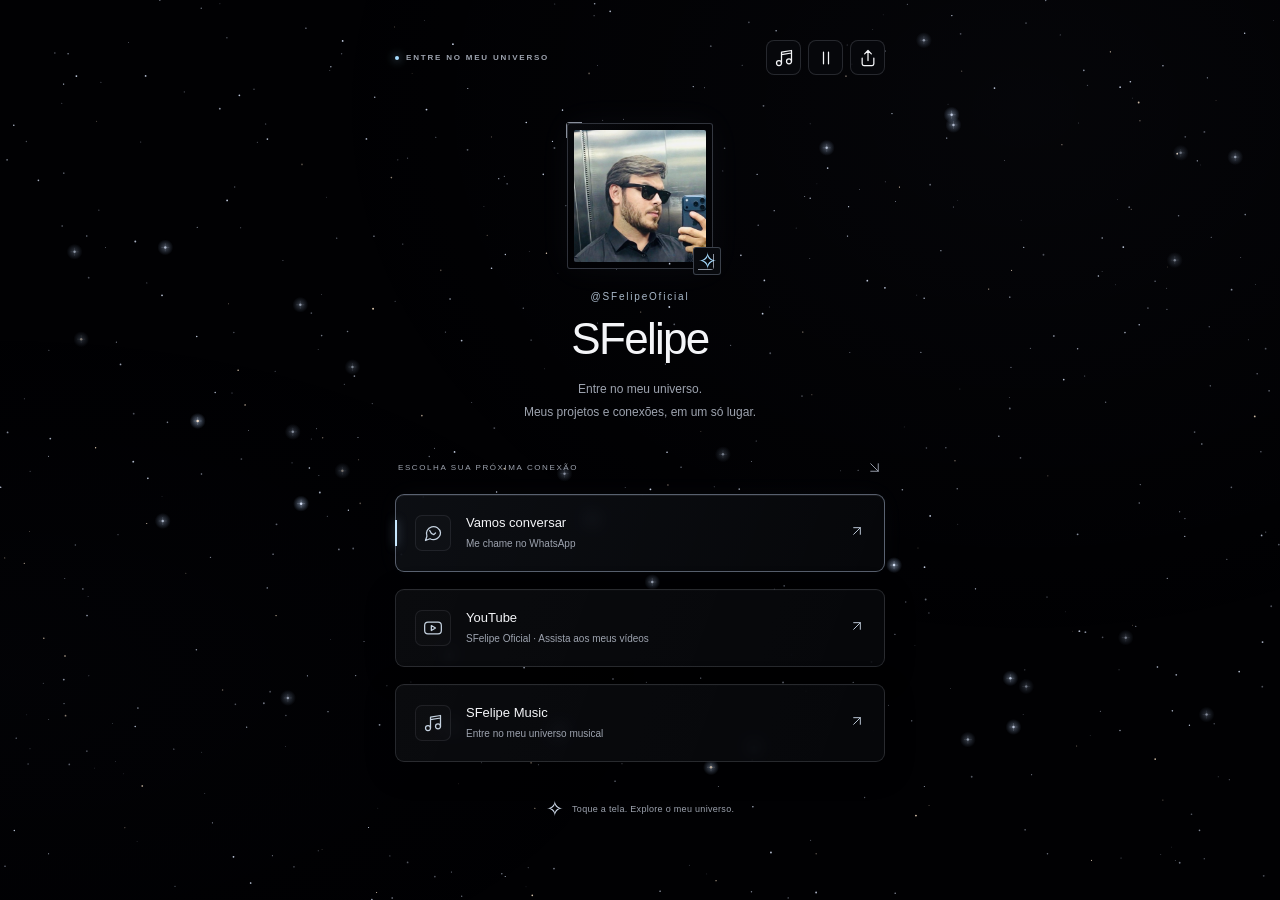
==== index.html @ c78a3fbc "Publica página SFelipe com estrelas, foto quadrada, música e links" ====
<!doctype html>
<html lang="pt-BR">
<head>
  <meta charset="UTF-8">
  <meta name="viewport" content="width=device-width, initial-scale=1">
  <meta name="theme-color" content="#010103">
  <meta name="description" content="Entre no universo de SFelipe. Acesse minhas músicas e fale comigo pelo WhatsApp.">
  <title>SFelipe · Meus links</title>
  <link rel="icon" href="icon.svg" type="image/svg+xml">
  <link rel="stylesheet" href="styles.css">
  <script src="config.js" defer></script>
  <script src="script.js" defer></script>
</head>
<body>
  <canvas id="stars" aria-hidden="true"></canvas>
  <div class="nebula" aria-hidden="true"></div>
  <div id="ripples" aria-hidden="true"></div>
  <a class="skip" href="#links">Ir para os links</a>
  <main class="page">
    <div class="toolbar">
      <span class="eyebrow"><span class="status-dot" aria-hidden="true"></span> ENTRE NO MEU UNIVERSO</span>
      <div class="tools">
        <button class="icon-button" id="music" aria-label="Ativar música" title="Ativar música" hidden></button>
        <button class="icon-button" id="effects" aria-label="Pausar animações" title="Pausar animações"></button>
        <button class="icon-button" id="share" aria-label="Compartilhar esta página" title="Compartilhar"></button>
      </div>
    </div>
    <header class="profile">
      <div class="avatar-wrap"><div id="avatar" class="avatar" aria-hidden="true"></div><span class="sparkle" aria-hidden="true">✧</span></div>
      <p id="handle" class="handle"></p>
      <h1 id="name">SFelipe</h1>
      <p id="description" class="description"></p>
    </header>
    <div class="section-label"><span>ESCOLHA SUA PRÓXIMA CONEXÃO</span><svg aria-hidden="true" viewBox="0 0 24 24"><path d="m6 6 12 12M6 18h12V6"/></svg></div>
    <nav id="links" class="links" aria-label="Meus links"></nav>
    <p id="demo" class="demo" hidden>Prévia do modelo · os destinos ainda não foram configurados.</p>
    <footer><span class="footer-mark" aria-hidden="true">✧</span><span>Toque a tela. Explore o meu universo.</span></footer>
    <noscript><p>Ative o JavaScript para ver os links desta página.</p></noscript>
  </main>
  <div id="toast" class="toast" role="status" aria-live="polite"></div>
</body>
</html>
---- styles.css ----
:root{color-scheme:dark;--bg:#010103;--text:#f4f5f8;--muted:#9da3af;--card:rgba(9,10,14,.76);--line:#e5edff24;--accent:#a6dcff;font-family:Inter,"Segoe UI",Arial,sans-serif}
*{box-sizing:border-box}body{margin:0;background:var(--bg);color:var(--text);min-height:100dvh;isolation:isolate}button,a{-webkit-tap-highlight-color:transparent;touch-action:manipulation}button{font:inherit;cursor:pointer}button:focus-visible,a:focus-visible{outline:2px solid var(--accent);outline-offset:5px}button:disabled{cursor:default}#stars,.nebula,#ripples{position:fixed;inset:0;width:100%;height:100%;pointer-events:none}#stars{z-index:-3}.nebula{z-index:-2;background:radial-gradient(ellipse at 80% 12%,#bacbff07,transparent 50%),radial-gradient(ellipse at 0 75%,#92a8e904,transparent 40%)}#ripples{z-index:5;overflow:hidden}
.page{width:min(100% - 40px,490px);margin:auto;padding:30px 0 28px}.toolbar{display:flex;justify-content:space-between;align-items:center;gap:12px}.eyebrow{display:flex;align-items:center;gap:7px;font-size:8px;font-weight:600;letter-spacing:1.8px;color:var(--muted)}.status-dot{display:inline-block;width:4px;height:4px;flex:0 0 4px;border-radius:50%;background:var(--accent);box-shadow:0 0 10px var(--accent)}.tools{display:flex;gap:7px}.icon-button{width:35px;height:35px;border:1px solid var(--line);border-radius:8px;background:var(--card);color:var(--text);display:grid;place-items:center;backdrop-filter:blur(8px)}.icon-button:hover{border-color:#cddfff80}svg{width:20px;height:20px;fill:none;stroke:currentColor;stroke-width:1.5;stroke-linecap:round;stroke-linejoin:round}
.profile{text-align:center;padding:48px 10px 35px}.avatar-wrap{position:relative;width:132px;margin:0 auto 29px}.avatar-wrap::before{content:"";position:absolute;inset:-7px;border:1px solid #d1ddf838;border-radius:3px;background:linear-gradient(135deg,#c0daff0a,transparent 40%);box-shadow:0 0 35px #b1d4ff0b}.avatar-wrap::after{content:"";position:absolute;inset:-8px;border:1px solid #e3edff99;border-radius:3px;clip-path:polygon(0 0,16px 0,16px 1px,1px 1px,1px 16px,0 16px,0 0,100% 100%,calc(100% - 16px) 100%,calc(100% - 16px) calc(100% - 1px),calc(100% - 1px) calc(100% - 1px),calc(100% - 1px) calc(100% - 16px),100% calc(100% - 16px),100% 100%)}.avatar{width:132px;height:132px;border-radius:2px;background:#13151b;color:#e1eaff;display:grid;place-items:center;font-size:32px;font-weight:500;letter-spacing:-1px;overflow:hidden}.avatar img{width:100%;height:100%;object-fit:cover;object-position:50% 28%;transform:scale(1.8);transform-origin:28% 45%}.sparkle{position:absolute;right:-15px;bottom:-13px;color:var(--accent);background:#080a0e;border:1px solid #d2e4ff40;border-radius:3px;width:28px;height:28px;font-size:23px;display:grid;place-items:center}.handle{font-size:10px;color:#a9b9ca;letter-spacing:1.8px;margin:0 0 12px}h1{font-size:clamp(34px,7vw,44px);font-weight:500;letter-spacing:-1.7px;margin:0 0 14px;overflow-wrap:anywhere}.description{font-size:12px;line-height:1.95;color:var(--muted);white-space:pre-line;margin:0;overflow-wrap:anywhere}
.section-label{display:flex;align-items:center;justify-content:space-between;font-size:8px;letter-spacing:1.6px;font-weight:500;color:var(--muted);padding:0 3px;margin:0 0 19px}.section-label svg{width:15px;height:15px}.links{display:grid;gap:17px}.link{position:relative;width:100%;min-height:78px;display:flex;align-items:center;gap:15px;padding:16px 19px;border:1px solid var(--line);border-radius:9px;background:linear-gradient(110deg,#ffffff04,transparent),var(--card);color:var(--text);text-decoration:none;text-align:left;backdrop-filter:blur(8px);box-shadow:0 8px 30px #00000050,inset 0 1px #ffffff03;transition:border-color .2s,box-shadow .2s;animation:float 7s ease-in-out infinite}.link:nth-child(2n){animation-delay:-2.3s}.link:nth-child(3n){animation-delay:-4.6s}.link:hover{border-color:#c2d8ff99;box-shadow:0 0 25px #b3d3ff0e,inset 0 0 18px #c4e0ff04;animation-play-state:paused}.link.featured{border-color:#d0e2ff66;background:linear-gradient(110deg,#b2d5ff09,transparent),var(--card);box-shadow:0 0 26px #b1d8ff08,inset 0 1px #e7f0ff13}.link.featured::before{content:"";position:absolute;left:-1px;top:25px;bottom:25px;width:2px;background:#c8e8ff;box-shadow:0 0 10px #baddff80}.link-icon{width:36px;height:36px;flex:0 0 36px;border:1px solid #e2e8ff15;border-radius:7px;background:#d7e5ff04;color:#c5d2e0;display:grid;place-items:center}.link-copy{flex:1;min-width:0}.link-title{display:block;font-size:13px;font-weight:500;line-height:1.4;overflow-wrap:anywhere}.link-subtitle{display:block;font-size:10px;line-height:1.7;color:var(--muted);margin-top:3px;overflow-wrap:anywhere}.arrow{color:#b7c2d1}.arrow svg{width:16px;height:16px}.link:disabled{opacity:.72}.link:disabled:hover{border-color:var(--line);box-shadow:none}
.demo{font-size:10px;line-height:1.7;color:var(--muted);text-align:center;padding:12px 15px;border:1px dashed var(--line);border-radius:7px;margin:27px 0 0}footer{display:flex;gap:8px;align-items:center;justify-content:center;color:var(--muted);font-size:9px;letter-spacing:.3px;padding-top:35px}.footer-mark{font-size:21px;color:#d3dff0}.toast{z-index:6;position:fixed;bottom:24px;left:50%;transform:translate(-50%,20px);max-width:calc(100% - 32px);width:max-content;border:1px solid var(--line);border-radius:8px;background:#e7edf5;color:#080a10;padding:13px 19px;font-size:13px;opacity:0;transition:.2s;pointer-events:none}.toast.visible{opacity:1;transform:translate(-50%,0)}.skip{position:fixed;left:16px;top:-80px;background:var(--card);color:var(--text);padding:12px;z-index:6}.skip:focus{top:12px}[hidden]{display:none!important}
.ripple{position:absolute;width:32px;height:32px;margin:-16px;border-radius:50%;border:1px solid #c7e7ff99;box-shadow:0 0 8px #7bdcff19,inset 0 0 8px #7bdcff19;animation:water 1.6s cubic-bezier(.12,.5,.3,1) forwards}.ripple::before,.ripple::after{content:"";position:absolute;inset:5px;border:1px solid #d1e8ff66;border-radius:50%}.ripple::after{inset:-5px;border-color:#dae7ff44}@keyframes water{0%{transform:scale(.2);opacity:.9}100%{transform:scale(12);opacity:0}}@keyframes float{0%,100%{transform:translateY(0)}50%{transform:translateY(-4px)}}.effects-paused .link{animation-play-state:paused}.effects-paused .ripple{display:none}
@media(min-width:700px){.page{padding-top:40px}.profile{padding-top:55px}}@media(max-width:360px){.eyebrow{font-size:7px;letter-spacing:1px}.page{width:calc(100% - 30px)}.tools{gap:5px}.icon-button{width:32px;height:32px}}@media(prefers-reduced-motion:reduce){*,*::before,*::after{animation:none!important;transition:none!important;scroll-behavior:auto!important}.ripple{display:none}}
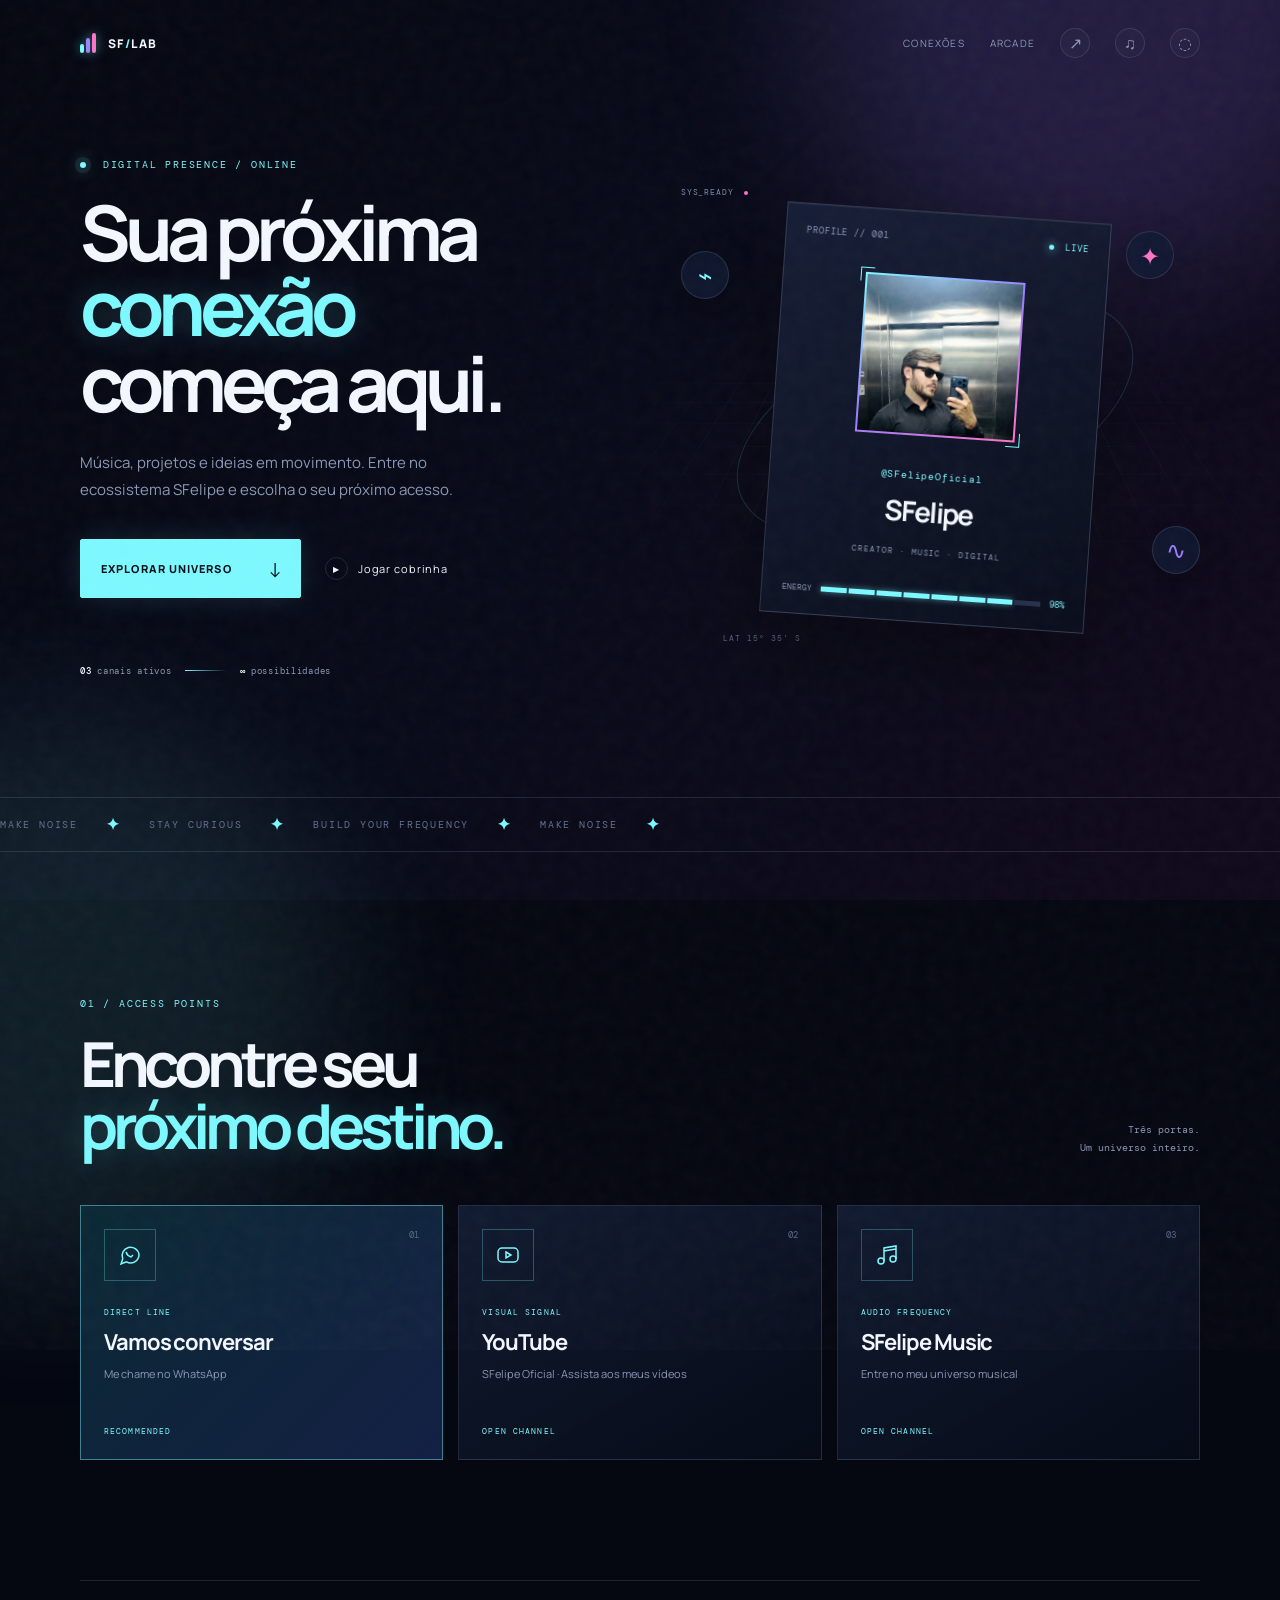
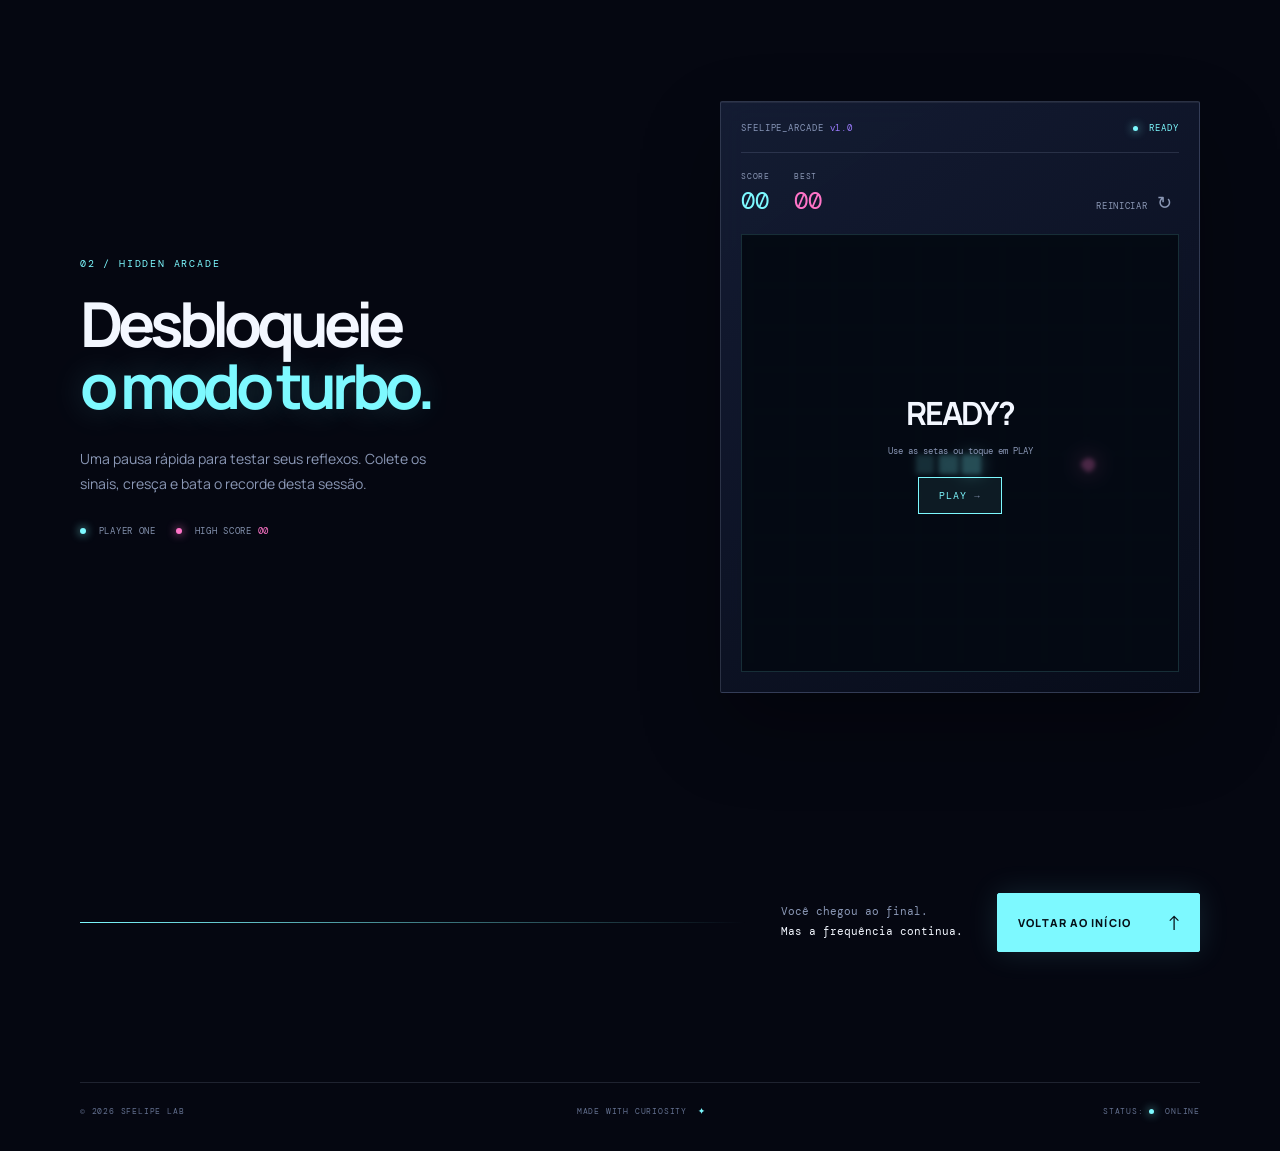
==== commit 2ec7d07a: "Redesign link page as interactive tech landing" ====
--- a/index.html
+++ b/index.html
@@ -3,40 +3,92 @@
 <head>
   <meta charset="UTF-8">
   <meta name="viewport" content="width=device-width, initial-scale=1">
-  <meta name="theme-color" content="#010103">
-  <meta name="description" content="Entre no universo de SFelipe. Acesse minhas músicas e fale comigo pelo WhatsApp.">
-  <title>SFelipe · Meus links</title>
+  <meta name="theme-color" content="#050711">
+  <meta name="description" content="SFelipe — conexões, música e projetos em uma experiência digital interativa.">
+  <title>SFelipe · Tech Landing</title>
   <link rel="icon" href="icon.svg" type="image/svg+xml">
+  <link rel="preconnect" href="https://fonts.googleapis.com">
+  <link rel="preconnect" href="https://fonts.gstatic.com" crossorigin>
+  <link href="https://fonts.googleapis.com/css2?family=DM+Mono:wght@400;500&family=Manrope:wght@400;500;600;700;800&display=swap" rel="stylesheet">
   <link rel="stylesheet" href="styles.css">
   <script src="config.js" defer></script>
   <script src="script.js" defer></script>
 </head>
 <body>
+  <div class="noise" aria-hidden="true"></div>
   <canvas id="stars" aria-hidden="true"></canvas>
-  <div class="nebula" aria-hidden="true"></div>
+  <div class="aurora aurora-one" aria-hidden="true"></div>
+  <div class="aurora aurora-two" aria-hidden="true"></div>
   <div id="ripples" aria-hidden="true"></div>
-  <a class="skip" href="#links">Ir para os links</a>
-  <main class="page">
-    <div class="toolbar">
-      <span class="eyebrow"><span class="status-dot" aria-hidden="true"></span> ENTRE NO MEU UNIVERSO</span>
-      <div class="tools">
-        <button class="icon-button" id="music" aria-label="Ativar música" title="Ativar música" hidden></button>
-        <button class="icon-button" id="effects" aria-label="Pausar animações" title="Pausar animações"></button>
-        <button class="icon-button" id="share" aria-label="Compartilhar esta página" title="Compartilhar"></button>
+
+  <a class="skip" href="#connections">Ir para as conexões</a>
+  <header class="site-header">
+    <a class="brand" href="#top" aria-label="Voltar ao início">
+      <span class="brand-mark" aria-hidden="true"><i></i><i></i><i></i></span>
+      <span>SF<span class="brand-accent">/</span>LAB</span>
+    </a>
+    <nav class="top-nav" aria-label="Navegação principal">
+      <a href="#connections">Conexões</a>
+      <a href="#snake-zone">Arcade</a>
+      <button class="mini-action" id="share" type="button" aria-label="Compartilhar esta página" title="Compartilhar">↗</button>
+      <button class="mini-action" id="effects" type="button" aria-label="Pausar animações" title="Pausar animações">◌</button>
+    </nav>
+  </header>
+
+  <main id="top">
+    <section class="hero shell" aria-labelledby="hero-title">
+      <div class="hero-copy">
+        <p class="kicker"><span class="pulse-dot" aria-hidden="true"></span> DIGITAL PRESENCE / ONLINE</p>
+        <h1 id="hero-title">Sua próxima<br><em>conexão</em> começa aqui.</h1>
+        <p class="hero-text">Música, projetos e ideias em movimento. Entre no ecossistema SFelipe e escolha o seu próximo acesso.</p>
+        <div class="hero-actions">
+          <a class="primary-cta magnetic" href="#connections"><span>Explorar universo</span><strong>↓</strong></a>
+          <a class="text-cta" href="#snake-zone"><span class="play-dot">▶</span> Jogar cobrinha</a>
+        </div>
+        <div class="signal-row" aria-label="Indicadores da experiência">
+          <span><b>03</b> canais ativos</span><span class="signal-line" aria-hidden="true"></span><span><b>∞</b> possibilidades</span>
+        </div>
       </div>
-    </div>
-    <header class="profile">
-      <div class="avatar-wrap"><div id="avatar" class="avatar" aria-hidden="true"></div><span class="sparkle" aria-hidden="true">✧</span></div>
-      <p id="handle" class="handle"></p>
-      <h1 id="name">SFelipe</h1>
-      <p id="description" class="description"></p>
-    </header>
-    <div class="section-label"><span>ESCOLHA SUA PRÓXIMA CONEXÃO</span><svg aria-hidden="true" viewBox="0 0 24 24"><path d="m6 6 12 12M6 18h12V6"/></svg></div>
-    <nav id="links" class="links" aria-label="Meus links"></nav>
-    <p id="demo" class="demo" hidden>Prévia do modelo · os destinos ainda não foram configurados.</p>
-    <footer><span class="footer-mark" aria-hidden="true">✧</span><span>Toque a tela. Explore o meu universo.</span></footer>
-    <noscript><p>Ative o JavaScript para ver os links desta página.</p></noscript>
+
+      <div class="hero-stage" aria-label="Painel visual interativo">
+        <div class="stage-grid" aria-hidden="true"></div>
+        <div class="orbit orbit-a" aria-hidden="true"></div>
+        <div class="orbit orbit-b" aria-hidden="true"></div>
+        <div class="hero-card glass-card magnetic" id="hero-card">
+          <div class="card-topline"><span>PROFILE // 001</span><span class="live"><i></i> LIVE</span></div>
+          <div class="avatar-frame"><div id="avatar" class="avatar">SF</div><span class="corner corner-tl"></span><span class="corner corner-br"></span></div>
+          <div class="profile-data"><span id="handle" class="handle">@SFelipeOficial</span><h2 id="name">SFelipe</h2><span class="role">CREATOR · MUSIC · DIGITAL</span></div>
+          <div class="card-meter"><span>ENERGY</span><span class="meter"><i></i><i></i><i></i><i></i><i></i><i></i><i></i><i></i></span><strong>98%</strong></div>
+        </div>
+        <button class="float-icon icon-chat" data-scroll="connections" aria-label="Abrir conexões">⌁</button>
+        <button class="float-icon icon-spark" data-scroll="snake-zone" aria-label="Abrir arcade">✦</button>
+        <button class="float-icon icon-wave" data-scroll="connections" aria-label="Abrir links musicais">∿</button>
+        <span class="data-chip chip-one">SYS_READY <i></i></span>
+        <span class="data-chip chip-two">LAT 15° 35' S</span>
+      </div>
+    </section>
+
+    <section class="marquee" aria-hidden="true"><div><span>MAKE NOISE</span><b>✦</b><span>STAY CURIOUS</span><b>✦</b><span>BUILD YOUR FREQUENCY</span><b>✦</b><span>MAKE NOISE</span><b>✦</b></div></section>
+
+    <section class="connections shell" id="connections" aria-labelledby="connections-title">
+      <div class="section-heading"><div><p class="eyebrow">01 / ACCESS POINTS</p><h2 id="connections-title">Encontre seu<br><em>próximo destino.</em></h2></div><p class="section-note">Três portas.<br>Um universo inteiro.</p></div>
+      <div id="links" class="link-grid" aria-label="Canais do SFelipe"></div>
+    </section>
+
+    <section class="snake-zone shell" id="snake-zone" aria-labelledby="snake-title">
+      <div class="arcade-intro"><p class="eyebrow">02 / HIDDEN ARCADE</p><h2 id="snake-title">Desbloqueie<br><em>o modo turbo.</em></h2><p>Uma pausa rápida para testar seus reflexos. Colete os sinais, cresça e bata o recorde desta sessão.</p><div class="arcade-meta"><span><i class="legend-dot cyan"></i> PLAYER ONE</span><span><i class="legend-dot pink"></i> HIGH SCORE <b id="best-score">00</b></span></div></div>
+      <div class="game-panel glass-card">
+        <div class="game-head"><span>SFELIPE_ARCADE <b>v1.0</b></span><span class="game-status"><i></i> READY</span></div>
+        <div class="scoreboard"><div><small>SCORE</small><strong id="score">00</strong></div><div><small>BEST</small><strong id="session-best">00</strong></div><button id="restart" type="button">REINICIAR <span>↻</span></button></div>
+        <div class="game-wrap"><canvas id="snake" width="360" height="360" aria-label="Jogo de cobrinha. Use as setas ou os botões direcionais."></canvas><div class="game-overlay" id="game-message"><strong>READY?</strong><span>Use as setas ou toque em PLAY</span><button id="play" type="button">PLAY <span>→</span></button></div></div>
+        <div class="game-controls" aria-label="Controles da cobrinha"><button data-direction="up" aria-label="Mover para cima">↑</button><div><button data-direction="left" aria-label="Mover para a esquerda">←</button><button data-direction="down" aria-label="Mover para baixo">↓</button><button data-direction="right" aria-label="Mover para a direita">→</button></div></div>
+      </div>
+    </section>
+
+    <section class="closing shell"><div class="closing-line"></div><p>Você chegou ao final.<br><strong>Mas a frequência continua.</strong></p><a class="primary-cta magnetic" href="#connections"><span>Voltar ao início</span><strong>↑</strong></a></section>
   </main>
+
+  <footer class="site-footer shell"><span>© <span id="year"></span> SFELIPE LAB</span><span>MADE WITH CURIOSITY <b>✦</b></span><span>STATUS: <i></i> ONLINE</span></footer>
   <div id="toast" class="toast" role="status" aria-live="polite"></div>
 </body>
 </html>
--- a/styles.css
+++ b/styles.css
@@ -1,8 +1 @@
-:root{color-scheme:dark;--bg:#010103;--text:#f4f5f8;--muted:#9da3af;--card:rgba(9,10,14,.76);--line:#e5edff24;--accent:#a6dcff;font-family:Inter,"Segoe UI",Arial,sans-serif}
-*{box-sizing:border-box}body{margin:0;background:var(--bg);color:var(--text);min-height:100dvh;isolation:isolate}button,a{-webkit-tap-highlight-color:transparent;touch-action:manipulation}button{font:inherit;cursor:pointer}button:focus-visible,a:focus-visible{outline:2px solid var(--accent);outline-offset:5px}button:disabled{cursor:default}#stars,.nebula,#ripples{position:fixed;inset:0;width:100%;height:100%;pointer-events:none}#stars{z-index:-3}.nebula{z-index:-2;background:radial-gradient(ellipse at 80% 12%,#bacbff07,transparent 50%),radial-gradient(ellipse at 0 75%,#92a8e904,transparent 40%)}#ripples{z-index:5;overflow:hidden}
-.page{width:min(100% - 40px,490px);margin:auto;padding:30px 0 28px}.toolbar{display:flex;justify-content:space-between;align-items:center;gap:12px}.eyebrow{display:flex;align-items:center;gap:7px;font-size:8px;font-weight:600;letter-spacing:1.8px;color:var(--muted)}.status-dot{display:inline-block;width:4px;height:4px;flex:0 0 4px;border-radius:50%;background:var(--accent);box-shadow:0 0 10px var(--accent)}.tools{display:flex;gap:7px}.icon-button{width:35px;height:35px;border:1px solid var(--line);border-radius:8px;background:var(--card);color:var(--text);display:grid;place-items:center;backdrop-filter:blur(8px)}.icon-button:hover{border-color:#cddfff80}svg{width:20px;height:20px;fill:none;stroke:currentColor;stroke-width:1.5;stroke-linecap:round;stroke-linejoin:round}
-.profile{text-align:center;padding:48px 10px 35px}.avatar-wrap{position:relative;width:132px;margin:0 auto 29px}.avatar-wrap::before{content:"";position:absolute;inset:-7px;border:1px solid #d1ddf838;border-radius:3px;background:linear-gradient(135deg,#c0daff0a,transparent 40%);box-shadow:0 0 35px #b1d4ff0b}.avatar-wrap::after{content:"";position:absolute;inset:-8px;border:1px solid #e3edff99;border-radius:3px;clip-path:polygon(0 0,16px 0,16px 1px,1px 1px,1px 16px,0 16px,0 0,100% 100%,calc(100% - 16px) 100%,calc(100% - 16px) calc(100% - 1px),calc(100% - 1px) calc(100% - 1px),calc(100% - 1px) calc(100% - 16px),100% calc(100% - 16px),100% 100%)}.avatar{width:132px;height:132px;border-radius:2px;background:#13151b;color:#e1eaff;display:grid;place-items:center;font-size:32px;font-weight:500;letter-spacing:-1px;overflow:hidden}.avatar img{width:100%;height:100%;object-fit:cover;object-position:50% 28%;transform:scale(1.8);transform-origin:28% 45%}.sparkle{position:absolute;right:-15px;bottom:-13px;color:var(--accent);background:#080a0e;border:1px solid #d2e4ff40;border-radius:3px;width:28px;height:28px;font-size:23px;display:grid;place-items:center}.handle{font-size:10px;color:#a9b9ca;letter-spacing:1.8px;margin:0 0 12px}h1{font-size:clamp(34px,7vw,44px);font-weight:500;letter-spacing:-1.7px;margin:0 0 14px;overflow-wrap:anywhere}.description{font-size:12px;line-height:1.95;color:var(--muted);white-space:pre-line;margin:0;overflow-wrap:anywhere}
-.section-label{display:flex;align-items:center;justify-content:space-between;font-size:8px;letter-spacing:1.6px;font-weight:500;color:var(--muted);padding:0 3px;margin:0 0 19px}.section-label svg{width:15px;height:15px}.links{display:grid;gap:17px}.link{position:relative;width:100%;min-height:78px;display:flex;align-items:center;gap:15px;padding:16px 19px;border:1px solid var(--line);border-radius:9px;background:linear-gradient(110deg,#ffffff04,transparent),var(--card);color:var(--text);text-decoration:none;text-align:left;backdrop-filter:blur(8px);box-shadow:0 8px 30px #00000050,inset 0 1px #ffffff03;transition:border-color .2s,box-shadow .2s;animation:float 7s ease-in-out infinite}.link:nth-child(2n){animation-delay:-2.3s}.link:nth-child(3n){animation-delay:-4.6s}.link:hover{border-color:#c2d8ff99;box-shadow:0 0 25px #b3d3ff0e,inset 0 0 18px #c4e0ff04;animation-play-state:paused}.link.featured{border-color:#d0e2ff66;background:linear-gradient(110deg,#b2d5ff09,transparent),var(--card);box-shadow:0 0 26px #b1d8ff08,inset 0 1px #e7f0ff13}.link.featured::before{content:"";position:absolute;left:-1px;top:25px;bottom:25px;width:2px;background:#c8e8ff;box-shadow:0 0 10px #baddff80}.link-icon{width:36px;height:36px;flex:0 0 36px;border:1px solid #e2e8ff15;border-radius:7px;background:#d7e5ff04;color:#c5d2e0;display:grid;place-items:center}.link-copy{flex:1;min-width:0}.link-title{display:block;font-size:13px;font-weight:500;line-height:1.4;overflow-wrap:anywhere}.link-subtitle{display:block;font-size:10px;line-height:1.7;color:var(--muted);margin-top:3px;overflow-wrap:anywhere}.arrow{color:#b7c2d1}.arrow svg{width:16px;height:16px}.link:disabled{opacity:.72}.link:disabled:hover{border-color:var(--line);box-shadow:none}
-.demo{font-size:10px;line-height:1.7;color:var(--muted);text-align:center;padding:12px 15px;border:1px dashed var(--line);border-radius:7px;margin:27px 0 0}footer{display:flex;gap:8px;align-items:center;justify-content:center;color:var(--muted);font-size:9px;letter-spacing:.3px;padding-top:35px}.footer-mark{font-size:21px;color:#d3dff0}.toast{z-index:6;position:fixed;bottom:24px;left:50%;transform:translate(-50%,20px);max-width:calc(100% - 32px);width:max-content;border:1px solid var(--line);border-radius:8px;background:#e7edf5;color:#080a10;padding:13px 19px;font-size:13px;opacity:0;transition:.2s;pointer-events:none}.toast.visible{opacity:1;transform:translate(-50%,0)}.skip{position:fixed;left:16px;top:-80px;background:var(--card);color:var(--text);padding:12px;z-index:6}.skip:focus{top:12px}[hidden]{display:none!important}
-.ripple{position:absolute;width:32px;height:32px;margin:-16px;border-radius:50%;border:1px solid #c7e7ff99;box-shadow:0 0 8px #7bdcff19,inset 0 0 8px #7bdcff19;animation:water 1.6s cubic-bezier(.12,.5,.3,1) forwards}.ripple::before,.ripple::after{content:"";position:absolute;inset:5px;border:1px solid #d1e8ff66;border-radius:50%}.ripple::after{inset:-5px;border-color:#dae7ff44}@keyframes water{0%{transform:scale(.2);opacity:.9}100%{transform:scale(12);opacity:0}}@keyframes float{0%,100%{transform:translateY(0)}50%{transform:translateY(-4px)}}.effects-paused .link{animation-play-state:paused}.effects-paused .ripple{display:none}
-@media(min-width:700px){.page{padding-top:40px}.profile{padding-top:55px}}@media(max-width:360px){.eyebrow{font-size:7px;letter-spacing:1px}.page{width:calc(100% - 30px)}.tools{gap:5px}.icon-button{width:32px;height:32px}}@media(prefers-reduced-motion:reduce){*,*::before,*::after{animation:none!important;transition:none!important;scroll-behavior:auto!important}.ripple{display:none}}
+:root{color-scheme:dark;--bg:#050711;--panel:#0b1020d9;--panel-solid:#0d1426;--text:#f3f7ff;--muted:#8b98b6;--cyan:#7df9ff;--purple:#9c7cff;--pink:#ff74c8;--line:#c8d7ff22;--font:"Manrope",Arial,sans-serif;--mono:"DM Mono",monospace}*{box-sizing:border-box}html{scroll-behavior:smooth}body{margin:0;min-width:320px;background:var(--bg);color:var(--text);font-family:var(--font);overflow-x:hidden}body:before{content:"";position:fixed;inset:0;z-index:-6;background:linear-gradient(120deg,#050711 0%,#080a18 46%,#10091b 100%)}body:after{content:"";position:fixed;inset:0;z-index:8;pointer-events:none;opacity:.22;background-image:linear-gradient(#ffffff06 1px,transparent 1px),linear-gradient(90deg,#ffffff06 1px,transparent 1px);background-size:72px 72px;mask-image:linear-gradient(to bottom,black,transparent 75%)}button,a{-webkit-tap-highlight-color:transparent;touch-action:manipulation}button{font:inherit;cursor:pointer}button:focus-visible,a:focus-visible{outline:2px solid var(--cyan);outline-offset:5px}.shell{width:min(1120px,calc(100% - 48px));margin:0 auto}.noise{position:fixed;inset:-50%;z-index:7;opacity:.035;pointer-events:none;background-image:url("data:image/svg+xml,%3Csvg viewBox='0 0 180 180' xmlns='http://www.w3.org/2000/svg'%3E%3Cfilter id='n'%3E%3CfeTurbulence type='fractalNoise' baseFrequency='.75' numOctaves='4' stitchTiles='stitch'/%3E%3C/filter%3E%3Crect width='100%25' height='100%25' filter='url(%23n)'/%3E%3C/svg%3E");animation:grain .25s steps(2) infinite}@keyframes grain{0%{transform:translate(0)}25%{transform:translate(2%,-3%)}50%{transform:translate(-3%,2%)}75%{transform:translate(3%,3%)}100%{transform:translate(-2%,-2%)}}#stars,#ripples{position:fixed;inset:0;width:100%;height:100%;pointer-events:none}#stars{z-index:-5}.aurora{position:fixed;width:45vw;height:45vw;filter:blur(80px);border-radius:50%;opacity:.17;pointer-events:none;z-index:-4}.aurora-one{background:var(--purple);top:-22vw;right:-8vw}.aurora-two{background:var(--cyan);bottom:-30vw;left:-18vw;opacity:.09}.skip{position:fixed;left:18px;top:-80px;padding:12px 16px;border-radius:4px;background:var(--panel-solid);color:var(--text);z-index:20}.skip:focus{top:18px}.site-header{width:min(1120px,calc(100% - 48px));margin:0 auto;padding:28px 0;display:flex;align-items:center;justify-content:space-between}.brand{display:flex;align-items:center;gap:10px;color:var(--text);text-decoration:none;font-size:12px;font-weight:800;letter-spacing:.12em}.brand-accent{color:var(--cyan)}.brand-mark{height:20px;width:18px;display:flex;gap:2px;align-items:end}.brand-mark i{display:block;width:4px;border-radius:2px;background:var(--cyan);box-shadow:0 0 12px #7df9ff88}.brand-mark i:nth-child(1){height:9px}.brand-mark i:nth-child(2){height:15px;background:var(--purple)}.brand-mark i:nth-child(3){height:20px;background:var(--pink)}.top-nav{display:flex;align-items:center;gap:25px}.top-nav a{font-size:10px;color:var(--muted);text-decoration:none;letter-spacing:.12em;text-transform:uppercase;transition:color .2s}.top-nav a:hover{color:var(--cyan)}.mini-action{width:30px;height:30px;border:1px solid var(--line);border-radius:50%;color:var(--muted);background:#ffffff05;display:grid;place-items:center;font-size:16px;transition:.2s}.mini-action:hover{color:var(--cyan);border-color:#7df9ff66;transform:translateY(-2px)}.hero{min-height:670px;padding:72px 0 120px;display:grid;grid-template-columns:1fr 1fr;align-items:center;gap:60px}.kicker,.eyebrow{font-family:var(--mono);font-size:10px;letter-spacing:.18em;color:var(--cyan);margin:0 0 23px}.pulse-dot{display:inline-block;width:6px;height:6px;margin-right:9px;border-radius:50%;background:var(--cyan);box-shadow:0 0 0 5px #7df9ff15,0 0 17px var(--cyan);animation:pulse 2s infinite}@keyframes pulse{50%{box-shadow:0 0 0 9px #7df9ff03,0 0 24px var(--cyan)}}h1,h2,p{margin-top:0}h1{font-size:clamp(48px,6vw,82px);line-height:.98;letter-spacing:-.075em;font-weight:700;margin-bottom:29px}h1 em,h2 em{font-style:normal;color:var(--cyan);text-shadow:0 0 32px #7df9ff33}.hero-text{max-width:420px;font-size:15px;line-height:1.8;color:var(--muted);margin-bottom:36px}.hero-actions{display:flex;align-items:center;gap:24px;flex-wrap:wrap}.primary-cta{display:inline-flex;align-items:center;justify-content:space-between;gap:36px;min-width:190px;padding:15px 17px 15px 20px;border:1px solid var(--cyan);border-radius:2px;color:#061018;background:var(--cyan);font-size:11px;font-weight:800;letter-spacing:.1em;text-transform:uppercase;text-decoration:none;box-shadow:0 0 30px #7df9ff20;transition:box-shadow .25s,transform .25s}.primary-cta strong{font-size:20px;font-weight:400}.primary-cta:hover{transform:translateY(-4px) rotate(-1deg);box-shadow:0 0 45px #7df9ff55}.text-cta{display:flex;align-items:center;gap:10px;color:var(--text);font-size:11px;letter-spacing:.08em;text-decoration:none}.text-cta:hover{color:var(--cyan)}.play-dot{width:23px;height:23px;border:1px solid var(--line);border-radius:50%;display:grid;place-items:center;font-size:8px;padding-left:1px}.signal-row{display:flex;align-items:center;gap:13px;margin-top:67px;font:9px var(--mono);color:var(--muted);letter-spacing:.08em}.signal-row b{color:var(--text);font-weight:500}.signal-line{width:42px;height:1px;background:linear-gradient(90deg,var(--cyan),transparent)}.hero-stage{position:relative;height:490px;display:grid;place-items:center}.stage-grid{position:absolute;inset:5% -20% 4%;transform:perspective(500px) rotateX(55deg);background-image:linear-gradient(#7df9ff12 1px,transparent 1px),linear-gradient(90deg,#7df9ff12 1px,transparent 1px);background-size:38px 38px;mask-image:radial-gradient(ellipse,black,transparent 67%);animation:gridmove 10s linear infinite}@keyframes gridmove{to{background-position:0 38px,38px 0}}.orbit{position:absolute;border:1px solid var(--line);border-radius:50%;transform:rotate(-22deg)}.orbit-a{width:420px;height:200px;border-color:#7df9ff28;animation:spin 16s linear infinite}.orbit-b{width:290px;height:290px;border-style:dashed;border-color:#9c7cff35;animation:spin 21s linear reverse infinite}@keyframes spin{to{transform:rotate(338deg)}}.glass-card{background:linear-gradient(145deg,#172039d9,#080d1be8);border:1px solid #c8d7ff2e;box-shadow:inset 0 1px #ffffff10,0 35px 80px #00000052;backdrop-filter:blur(15px)}.hero-card{position:relative;width:min(100%,325px);min-height:365px;padding:20px;z-index:2;transform:rotate(4deg);transition:transform .25s,box-shadow .25s}.hero-card:hover{transform:rotate(0deg) translateY(-7px);box-shadow:inset 0 1px #ffffff18,0 45px 90px #00000070,0 0 55px #7df9ff0d}.card-topline,.game-head{display:flex;justify-content:space-between;align-items:center;font:9px var(--mono);color:#8796b8;letter-spacing:.1em}.live{color:var(--cyan)}.live i,.game-status i,.site-footer i{display:inline-block;width:5px;height:5px;border-radius:50%;background:var(--cyan);box-shadow:0 0 10px var(--cyan);margin-right:6px}.avatar-frame{position:relative;width:160px;height:160px;margin:32px auto 26px;background:linear-gradient(140deg,var(--cyan),var(--purple),var(--pink));padding:2px}.avatar{height:100%;width:100%;display:grid;place-items:center;overflow:hidden;background:#0b1120;color:var(--cyan);font-size:38px;font-weight:800;letter-spacing:-.1em}.avatar img{height:100%;width:100%;object-fit:cover;object-position:center 28%;filter:saturate(.8) contrast(1.08)}.corner{position:absolute;width:14px;height:14px;border-color:var(--cyan);border-style:solid}.corner-tl{top:-5px;left:-5px;border-width:1px 0 0 1px}.corner-br{right:-5px;bottom:-5px;border-width:0 1px 1px 0}.profile-data{text-align:center}.handle{font:10px var(--mono);color:var(--cyan);letter-spacing:.08em}.profile-data h2{font-size:28px;letter-spacing:-.06em;margin:8px 0}.role{font:8px var(--mono);color:var(--muted);letter-spacing:.12em}.card-meter{display:flex;align-items:center;gap:9px;margin-top:29px;font:8px var(--mono);color:var(--muted)}.meter{display:flex;gap:2px;flex:1}.meter i{height:5px;flex:1;background:#25304b}.meter i:nth-child(-n+7){background:var(--cyan);box-shadow:0 0 6px #7df9ff88}.card-meter strong{font-size:9px;color:var(--cyan);font-weight:400}.float-icon{position:absolute;z-index:3;width:48px;height:48px;border:1px solid var(--line);border-radius:50%;color:var(--text);background:#111a32cc;box-shadow:0 10px 30px #0004;backdrop-filter:blur(12px);font-size:24px;transition:.25s;animation:float 5s ease-in-out infinite}.float-icon:hover{color:var(--cyan);border-color:var(--cyan);box-shadow:0 0 25px #7df9ff33;transform:scale(1.15)}.icon-chat{left:2%;top:16%;color:var(--cyan);animation-delay:-1s}.icon-spark{right:5%;top:12%;color:var(--pink);animation-delay:-3s}.icon-wave{right:0;bottom:18%;color:var(--purple);animation-delay:-2s}@keyframes float{50%{transform:translateY(-13px) rotate(5deg)}}.data-chip{position:absolute;font:8px var(--mono);color:#7d8dab;letter-spacing:.12em}.data-chip i{display:inline-block;width:4px;height:4px;border-radius:50%;background:var(--pink);margin-left:4px}.chip-one{top:3%;left:2%}.chip-two{bottom:4%;left:10%;color:#596786}.marquee{overflow:hidden;white-space:nowrap;border-top:1px solid var(--line);border-bottom:1px solid var(--line);padding:16px 0;color:#63708f;font:10px var(--mono);letter-spacing:.18em}.marquee div{display:inline-flex;align-items:center;gap:28px;min-width:max-content;animation:marquee 28s linear infinite}.marquee b{color:var(--cyan);font-size:16px}@keyframes marquee{to{transform:translateX(-50%)}}.connections{padding:145px 0 120px}.section-heading{display:flex;justify-content:space-between;align-items:end;margin-bottom:48px}.section-heading h2,.arcade-intro h2{font-size:clamp(37px,5vw,62px);line-height:1;letter-spacing:-.08em;margin:0}.section-note{font:10px var(--mono);color:var(--muted);line-height:1.8;text-align:right;margin:0}.link-grid{display:grid;grid-template-columns:repeat(3,1fr);gap:15px}.link{position:relative;min-height:255px;padding:23px;display:flex;flex-direction:column;justify-content:space-between;text-decoration:none;color:var(--text);background:linear-gradient(150deg,#131d36d9,#080d19dd);border:1px solid var(--line);overflow:hidden;transition:transform .3s,border-color .3s,box-shadow .3s}.link:before{content:"";position:absolute;inset:0;background:radial-gradient(circle at var(--mx,50%) var(--my,0%),#7df9ff1c,transparent 40%);opacity:0;transition:opacity .3s}.link:hover{transform:translateY(-9px);border-color:#7df9ff88;box-shadow:0 20px 55px #0005,0 0 25px #7df9ff0c}.link:hover:before{opacity:1}.link.featured{background:linear-gradient(135deg,#0a2834,#142044);border-color:#7df9ff70}.link-icon{position:relative;width:52px;height:52px;display:grid;place-items:center;border:1px solid #7df9ff44;color:var(--cyan);font-size:24px}.link-icon svg{width:24px;height:24px;fill:none;stroke:currentColor;stroke-width:1.5}.link-number{position:absolute;right:23px;top:23px;font:9px var(--mono);color:#5b6a88}.link-copy{position:relative}.link-tag{display:block;margin-bottom:10px;font:8px var(--mono);color:var(--cyan);letter-spacing:.14em}.link-title{display:block;font-size:22px;font-weight:700;letter-spacing:-.05em;margin-bottom:8px}.link-subtitle{display:block;color:var(--muted);font-size:11px;line-height:1.6;max-width:210px}.link-bottom{display:flex;justify-content:space-between;align-items:end;position:relative}.link-arrow{font-size:27px;color:var(--cyan);line-height:1;transition:transform .3s}.link:hover .link-arrow{transform:translate(4px,-4px)}.snake-zone{display:grid;grid-template-columns:1fr 1fr;gap:90px;align-items:center;padding:120px 0 150px;border-top:1px solid var(--line)}.arcade-intro p:not(.eyebrow){max-width:360px;color:var(--muted);font-size:14px;line-height:1.8;margin:29px 0}.arcade-meta{display:flex;flex-wrap:wrap;gap:20px;font:9px var(--mono);color:#8391ad;letter-spacing:.08em}.legend-dot{display:inline-block;width:6px;height:6px;border-radius:50%;margin-right:7px}.legend-dot.cyan{background:var(--cyan);box-shadow:0 0 10px var(--cyan)}.legend-dot.pink{background:var(--pink);box-shadow:0 0 10px var(--pink)}.arcade-meta b{color:var(--pink);font-weight:400}.game-panel{padding:20px;max-width:480px;justify-self:end;width:100%;border-radius:2px}.game-head{padding-bottom:18px;border-bottom:1px solid var(--line)}.game-head b{color:var(--purple);font-weight:400}.game-status{color:var(--cyan)}.scoreboard{display:flex;align-items:end;gap:24px;padding:18px 0}.scoreboard small{display:block;font:8px var(--mono);color:var(--muted);letter-spacing:.1em}.scoreboard strong{display:block;font:24px var(--mono);font-weight:400;color:var(--cyan);margin-top:4px}.scoreboard div:nth-child(2) strong{color:var(--pink)}.scoreboard button{margin-left:auto;background:transparent;border:0;color:var(--muted);font:9px var(--mono);letter-spacing:.08em}.scoreboard button:hover{color:var(--cyan)}.scoreboard button span{font-size:18px;margin-left:4px}.game-wrap{position:relative;width:100%;aspect-ratio:1;background:#050a14;border:1px solid #7df9ff26;padding:8px}.game-wrap:before{content:"";position:absolute;inset:8px;background-image:linear-gradient(#7df9ff08 1px,transparent 1px),linear-gradient(90deg,#7df9ff08 1px,transparent 1px);background-size:10% 10%;pointer-events:none}.game-wrap canvas{display:block;width:100%;height:100%;image-rendering:pixelated}.game-overlay{position:absolute;inset:0;display:flex;align-items:center;justify-content:center;flex-direction:column;background:#050a14b8;backdrop-filter:blur(2px);transition:opacity .25s}.game-overlay.hidden{opacity:0;pointer-events:none}.game-overlay strong{font-size:32px;letter-spacing:-.06em}.game-overlay span{font:9px var(--mono);color:var(--muted);margin:10px 0 20px}.game-overlay button{border:1px solid var(--cyan);background:#7df9ff12;color:var(--cyan);padding:11px 20px;font:10px var(--mono);letter-spacing:.1em}.game-controls{display:none;text-align:center;padding-top:16px}.game-controls button{width:42px;height:35px;margin:2px;color:var(--cyan);background:#ffffff05;border:1px solid var(--line);font-size:18px}.closing{padding:50px 0 130px;display:flex;align-items:center;gap:34px}.closing-line{height:1px;flex:1;background:linear-gradient(90deg,var(--cyan),transparent)}.closing p{font:11px var(--mono);color:var(--muted);line-height:1.8;margin:0}.closing p strong{color:var(--text);font-weight:400}.closing .primary-cta{min-width:175px}.site-footer{border-top:1px solid var(--line);padding:23px 0 35px;display:flex;justify-content:space-between;font:8px var(--mono);color:#63708f;letter-spacing:.1em}.site-footer b{color:var(--cyan);margin:0 5px}.site-footer i{display:inline-block;width:5px;height:5px;background:var(--cyan);border-radius:50%;margin-right:5px}.toast{position:fixed;z-index:15;bottom:25px;left:50%;transform:translate(-50%,20px);padding:13px 18px;background:var(--cyan);color:#061018;font-size:12px;font-weight:700;opacity:0;pointer-events:none;transition:.25s}.toast.visible{opacity:1;transform:translate(-50%,0)}.ripple{position:absolute;width:30px;height:30px;margin:-15px;border:1px solid var(--cyan);border-radius:50%;animation:ripple 1.3s ease-out forwards}@keyframes ripple{to{transform:scale(15);opacity:0}}.effects-paused *{animation-play-state:paused!important}@media(max-width:800px){.hero{grid-template-columns:1fr;gap:20px;padding-top:54px}.hero-copy{text-align:center}.hero-text{margin-left:auto;margin-right:auto}.hero-actions{justify-content:center}.signal-row{justify-content:center;margin-top:43px}.hero-stage{height:460px}.link-grid{grid-template-columns:1fr 1fr}.snake-zone{grid-template-columns:1fr;gap:55px}.game-panel{justify-self:stretch;max-width:520px}.closing{flex-wrap:wrap}.closing-line{flex-basis:100%}}@media(max-width:560px){.shell,.site-header{width:min(100% - 32px,1120px)}.site-header{padding-top:20px}.top-nav{gap:12px}.top-nav a{display:none}.hero{padding-top:40px;min-height:auto;padding-bottom:90px}h1{font-size:clamp(43px,14vw,64px)}.hero-stage{height:385px;margin-top:10px}.hero-card{width:270px;min-height:320px}.avatar-frame{width:125px;height:125px;margin:25px auto 18px}.profile-data h2{font-size:24px}.icon-chat{left:0;top:16%}.icon-spark{right:0;top:8%}.icon-wave{right:-2%;bottom:15%}.orbit-a{width:310px;height:155px}.orbit-b{width:230px;height:230px}.connections{padding:90px 0}.section-heading{align-items:start;gap:20px;flex-direction:column}.section-note{text-align:left}.link-grid{grid-template-columns:1fr}.link{min-height:220px}.snake-zone{padding:90px 0}.game-controls{display:block}.closing{padding-bottom:90px}.site-footer{gap:14px;flex-wrap:wrap}.site-footer span:nth-child(2){order:3;width:100%}}@media(prefers-reduced-motion:reduce){*,*::before,*::after{animation:none!important;transition:none!important;scroll-behavior:auto!important}.stage-grid{animation:none}.ripple{display:none}}
